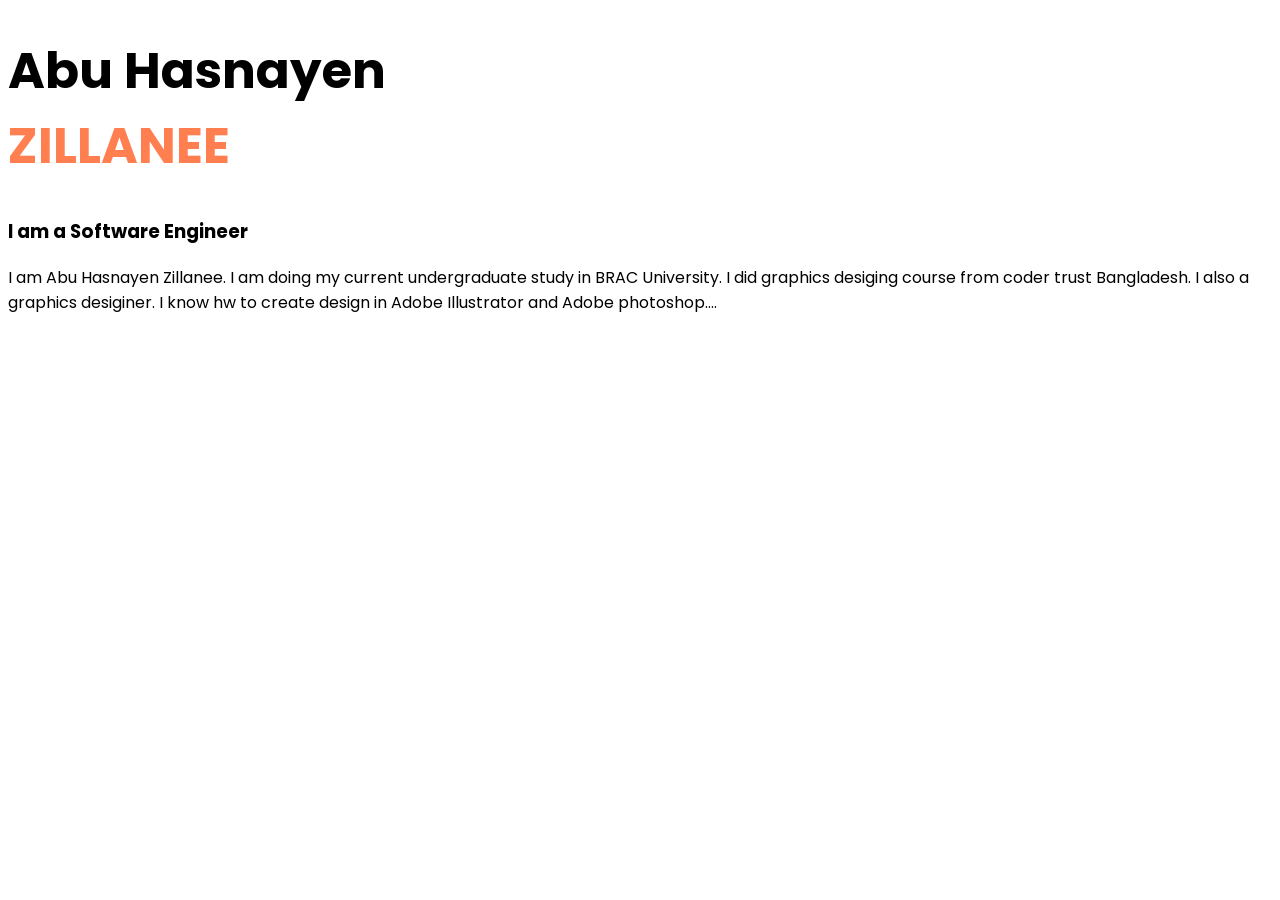
==== web-portfolio_1.html @ ad40652b "1st phase of code" ====
<!DOCTYPE html>
<html lang="en">
<head>
    <meta charset="UTF-8">
    <meta http-equiv="X-UA-Compatible" content="IE=edge">
    <meta name="viewport" content="width=device-width, initial-scale=1.0">
    <title>Document</title>
    <link rel="preconnect" href="https://fonts.googleapis.com">
    <link rel="preconnect" href="https://fonts.gstatic.com" crossorigin>
    <link href="https://fonts.googleapis.com/css2?family=Poppins:wght@600&display=swap" rel="stylesheet">
    <link rel="stylesheet" href="design.css">
    
</head>
<body>
    <h1>Abu Hasnayen <br><span class="orange-color">ZILLANEE</span></h1>
    <h3>I am a Software Engineer</h3>
    <p>I am Abu Hasnayen Zillanee. I am doing my current undergraduate study in BRAC University. I did graphics desiging course from coder trust Bangladesh. I also a graphics desiginer. I know hw to create design in Adobe Illustrator and Adobe photoshop....</p>

    

</body>
</html>
---- design.css ----
body{
    font-family: 'Poppins', sans-serif;
}
h1{
    font-size: 50px;
    
}
.orange-color{
    color: coral;
}
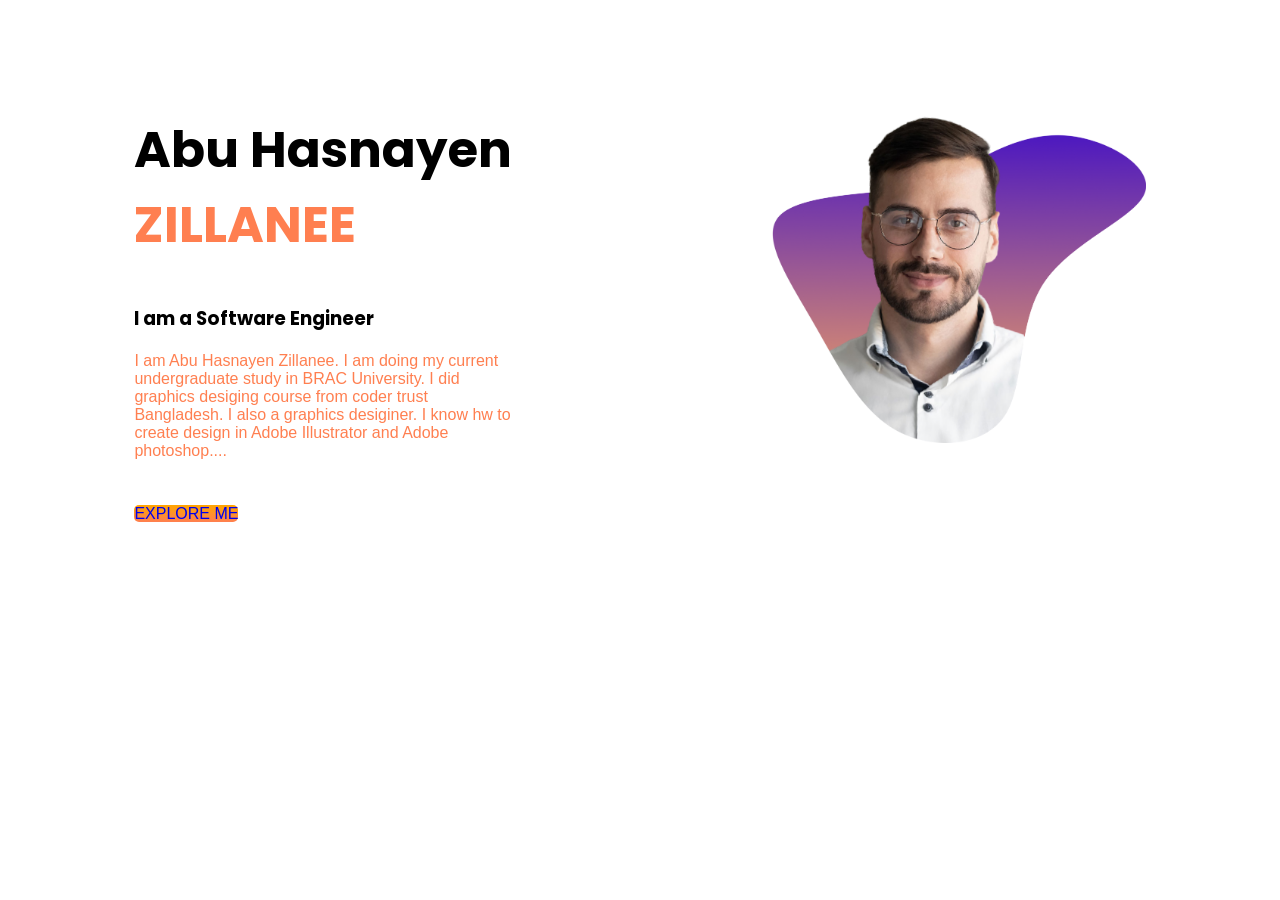
==== commit c1271a7f: "added picture and button" ====
--- a/web-portfolio_1.html
+++ b/web-portfolio_1.html
@@ -1,5 +1,6 @@
 <!DOCTYPE html>
 <html lang="en">
+
 <head>
     <meta charset="UTF-8">
     <meta http-equiv="X-UA-Compatible" content="IE=edge">
@@ -9,14 +10,26 @@
     <link rel="preconnect" href="https://fonts.gstatic.com" crossorigin>
     <link href="https://fonts.googleapis.com/css2?family=Poppins:wght@600&display=swap" rel="stylesheet">
     <link rel="stylesheet" href="design.css">
-    
+
 </head>
+
 <body>
-    <h1>Abu Hasnayen <br><span class="orange-color">ZILLANEE</span></h1>
-    <h3>I am a Software Engineer</h3>
-    <p>I am Abu Hasnayen Zillanee. I am doing my current undergraduate study in BRAC University. I did graphics desiging course from coder trust Bangladesh. I also a graphics desiginer. I know hw to create design in Adobe Illustrator and Adobe photoshop....</p>
+    <section>
+        <div class="prothom">
+            <h1>Abu Hasnayen <br><span class="orange-color">ZILLANEE</span></h1>
+            <h3>I am a Software Engineer</h3>
+            <p>I am Abu Hasnayen Zillanee. I am doing my current undergraduate study in BRAC University. I did graphics
+                desiging course from coder trust Bangladesh. I also a graphics desiginer. I know hw to create design in
+                Adobe Illustrator and Adobe photoshop....</p>
+            <br><a class="link-button" target="_blank"
+                href="https://www.linkedin.com/in/abu-hasnayen-zillanee-7543a11a5/">EXPLORE ME</a>
+        </div>
+        <div class="prothom">
+            <img src="images/person/person-5.png" alt="">
+        </div>
+    </section>
 
-    
 
 </body>
+
 </html>
--- a/design.css
+++ b/design.css
@@ -8,3 +8,28 @@
 .orange-color{
     color: coral;
 }
+section{
+    display: flex;
+}
+.prothom{
+    width: 50%;
+    padding-left: 10%;
+    padding-right: 10%;
+    padding-top: 5%;
+}
+
+.prothom img{
+    width: 100%;
+    
+}
+.link-button{
+    text-decoration: none;
+    background-image: linear-gradient(orange,coral) ;
+    padding:s 10px 40px;
+    border-radius: 5px; 
+    font-weight: 500;
+}
+p{  
+    color: coral;
+    font-weight: 50;
+}
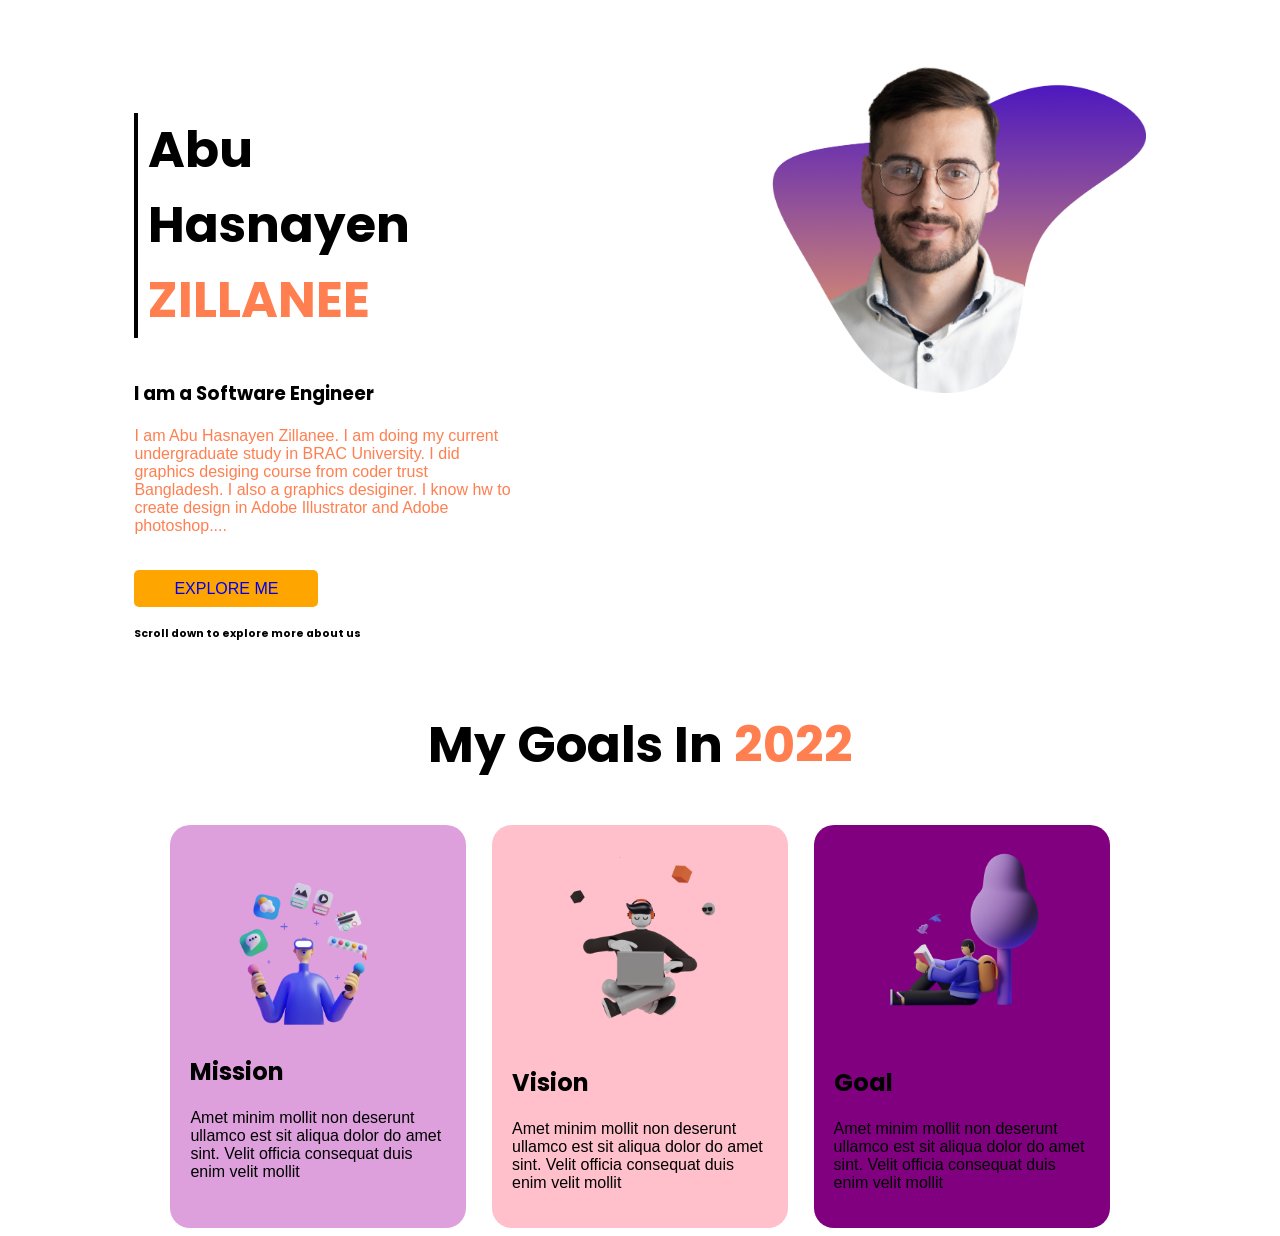
==== commit 8f32ece1: "New section added" ====
--- a/web-portfolio_1.html
+++ b/web-portfolio_1.html
@@ -16,16 +16,59 @@
 <body>
     <section>
         <div class="prothom">
-            <h1>Abu Hasnayen <br><span class="orange-color">ZILLANEE</span></h1>
+            <div class="title-container">
+                <h1>Abu Hasnayen <br><span class="orange-color">ZILLANEE</span></h1>
+            </div>
             <h3>I am a Software Engineer</h3>
             <p>I am Abu Hasnayen Zillanee. I am doing my current undergraduate study in BRAC University. I did graphics
                 desiging course from coder trust Bangladesh. I also a graphics desiginer. I know hw to create design in
                 Adobe Illustrator and Adobe photoshop....</p>
             <br><a class="link-button" target="_blank"
                 href="https://www.linkedin.com/in/abu-hasnayen-zillanee-7543a11a5/">EXPLORE ME</a>
+            <h6>Scroll down to explore more about us</h6>
         </div>
         <div class="prothom">
             <img src="images/person/person-5.png" alt="">
+        </div>
+    </section>
+    <section>
+        <div class="section2-container">
+            <h1>My Goals In <span class="orange-color">2022</span></h1>
+            <div class="card-container">
+                <div class="mission-container">
+                    <div class="card-image-container">
+                        <img src="images/illustrators/illustrator-1.png" alt="">
+                    </div>
+
+                    <h2>Mission</h2>
+                    <p>Amet minim mollit non deserunt
+                        ullamco est sit aliqua dolor do amet
+                        sint. Velit officia consequat duis enim
+                        velit mollit</p>
+                </div>
+                <div class="vision-container">
+                    <div class="card-image-container">
+                        <img src="images/illustrators/illustrator-2.png" alt="">
+                    </div>
+
+                    <h2>Vision</h2>
+                    <p>Amet minim mollit non deserunt
+                        ullamco est sit aliqua dolor do amet
+                        sint. Velit officia consequat duis enim
+                        velit mollit</p>
+                </div>
+                <div class="goal-container">
+                    <div class="card-image-container">
+                        <img src="images/illustrators/illustrator-3.png" alt="">
+                    </div>
+
+                    <h2>Goal</h2>
+                    <p>Amet minim mollit non deserunt
+                        ullamco est sit aliqua dolor do amet
+                        sint. Velit officia consequat duis enim
+                        velit mollit</p>
+                </div>
+            </div>
         </div>
     </section>
 
--- a/design.css
+++ b/design.css
@@ -3,7 +3,12 @@
 }
 h1{
     font-size: 50px;
+     
     
+}
+.title-container {
+    border-left: 4px solid black ;
+    padding-left: 10px;
 }
 .orange-color{
     color: coral;
@@ -20,16 +25,70 @@
 
 .prothom img{
     width: 100%;
+    margin-top: -50px;
     
 }
 .link-button{
     text-decoration: none;
-    background-image: linear-gradient(orange,coral) ;
-    padding:s 10px 40px;
+    background: orange ;
+    padding:10px 40px;
     border-radius: 5px; 
     font-weight: 500;
+    transition: 1s;
+}
+.link-button:hover {
+    background: yellow;
+}
+.link-button:active {
+    background-color: coral;
 }
 p{  
     color: coral;
     font-weight: 50;
-}+}
+.section2-container {
+    display: flex;
+    flex-direction: column;
+    align-items: center;
+    width: 100%;
+
+}
+.card-container {
+    display: flex;
+    flex-direction: row;
+    justify-content: center;
+   
+}
+.vision-container {
+    background: pink;
+    
+}
+.mission-container {
+    background: plum;
+    
+}
+.goal-container {
+    background: purple;
+    
+}
+.card-container > :not(:first-child) {
+    margin-left: 2vw;
+}
+.card-container > * {
+    width: 20vw;
+    padding: 20px;
+    border-radius: 20px;
+    
+}
+.card-container img {
+    width: 200px;
+    
+}
+.card-container p {
+    color: black;
+}
+.card-image-container {
+    display: flex;
+    flex-direction: row;
+    justify-content: center;
+}
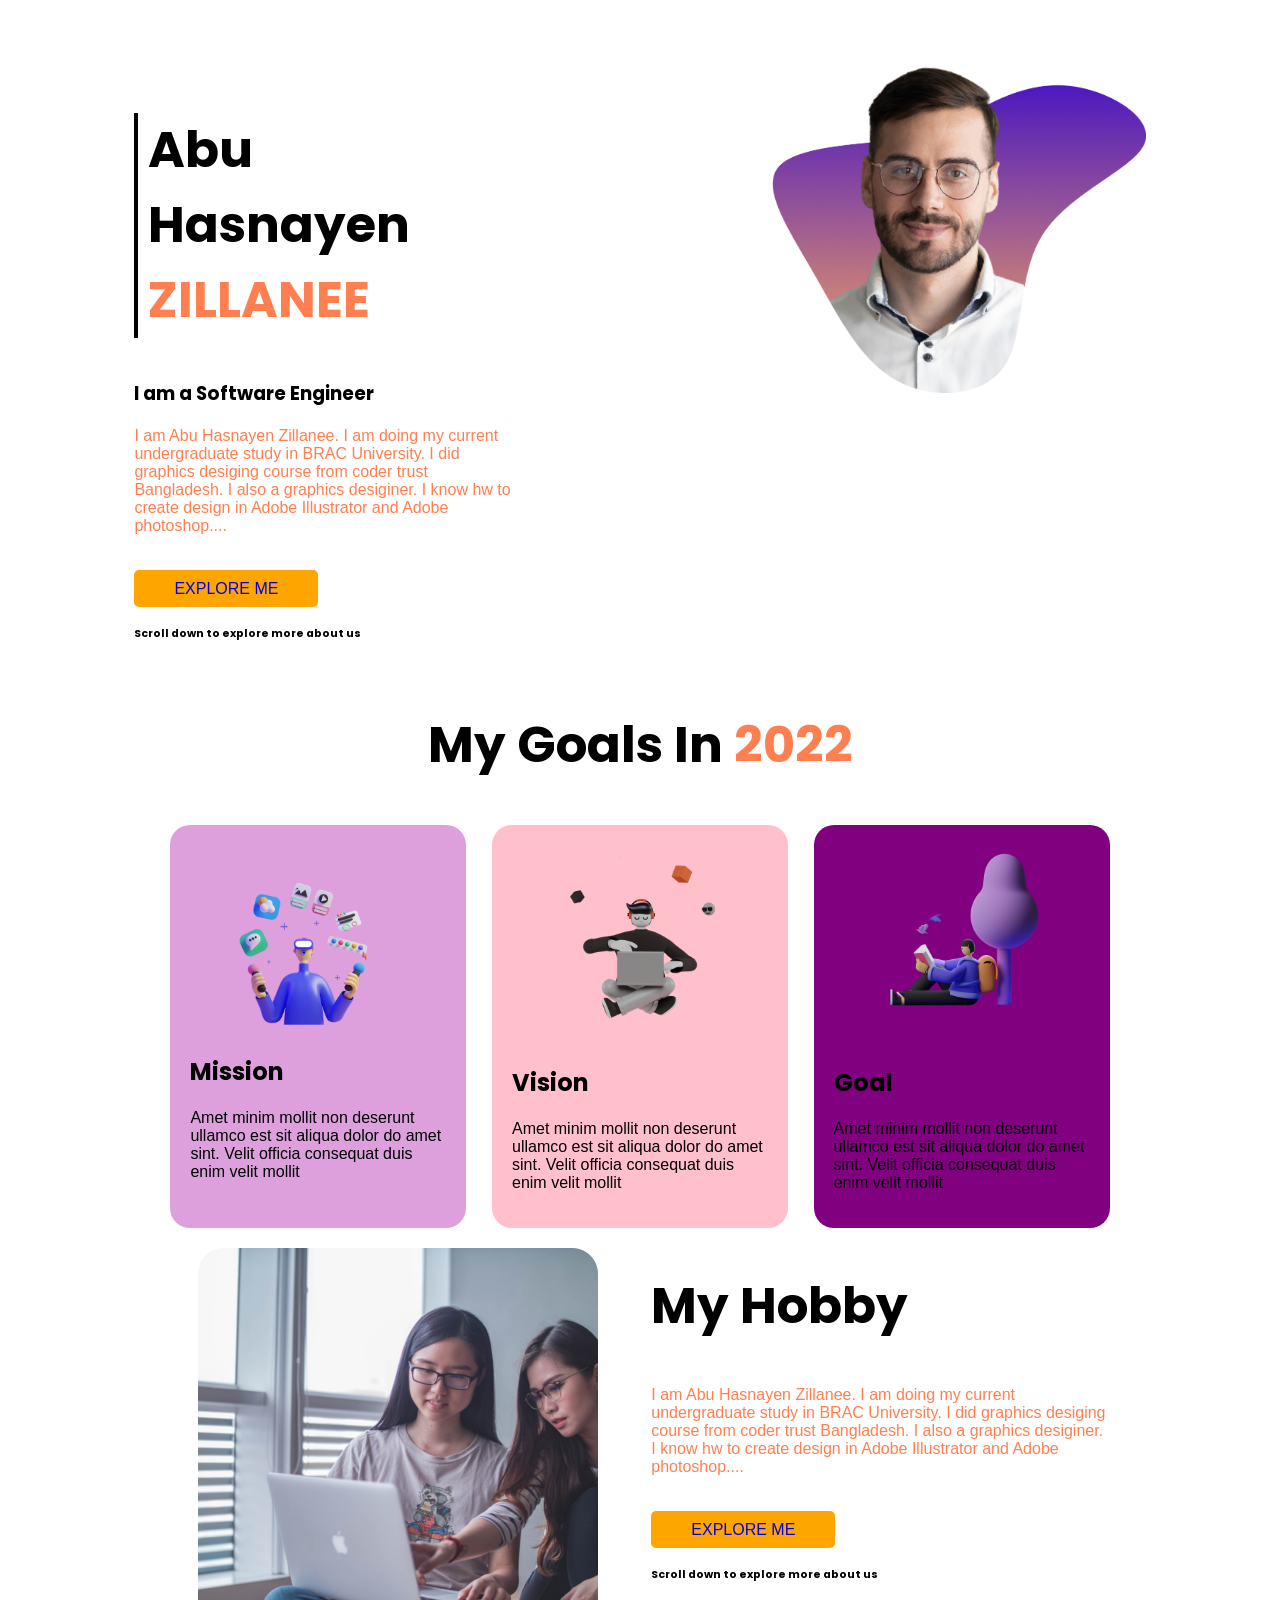
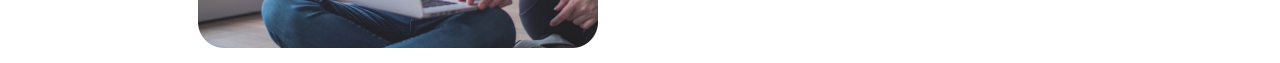
==== commit 686182d3: "New section added" ====
--- a/web-portfolio_1.html
+++ b/web-portfolio_1.html
@@ -71,6 +71,27 @@
             </div>
         </div>
     </section>
+    <section>
+        <div class="section3-container">
+            <div class="ditio">
+                <img src="images/pictures/coding.png" alt="">
+            </div>
+            <div class="segment3-1-1">
+                <h1>My Hobby</h1>
+
+                <p>I am Abu Hasnayen Zillanee. I am doing my current undergraduate study in BRAC University. I did
+                    graphics
+                    desiging course from coder trust Bangladesh. I also a graphics desiginer. I know hw to create design
+                    in
+                    Adobe Illustrator and Adobe photoshop....</p>
+                <br><a class="link-button" target="_blank"
+                    href="https://www.linkedin.com/in/abu-hasnayen-zillanee-7543a11a5/">EXPLORE ME</a>
+                <h6>Scroll down to explore more about us</h6>
+            </div>
+        </div>
+
+        </div>
+    </section>
 
 
 </body>
--- a/design.css
+++ b/design.css
@@ -92,3 +92,18 @@
     flex-direction: row;
     justify-content: center;
 }
+.section3-container {
+    padding-left: 15%;
+    display: flex;
+    flex-direction: row;
+
+}
+.ditio img{
+    width: 400px;
+    padding-top: 20px;
+}
+.segment3-1-1 {
+   padding-left: 5%;  
+   padding-right: 15%;
+}
+
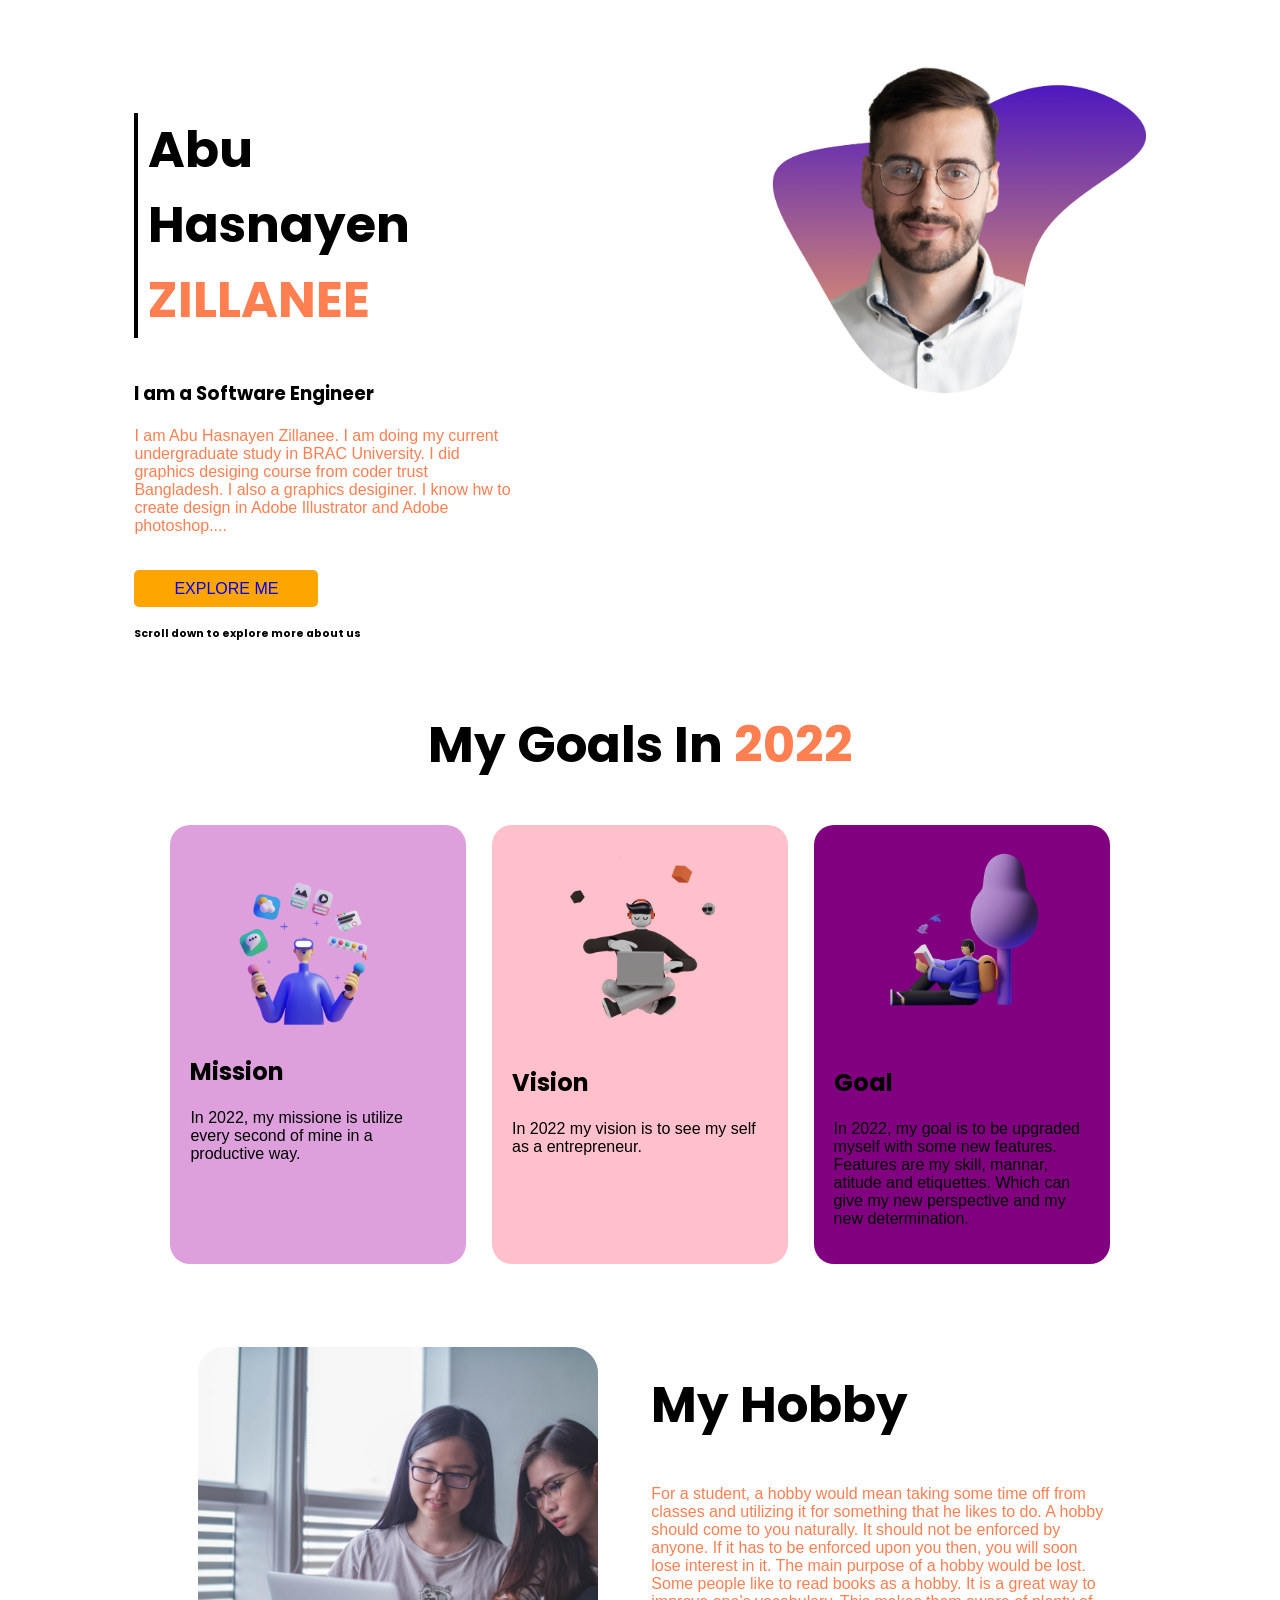
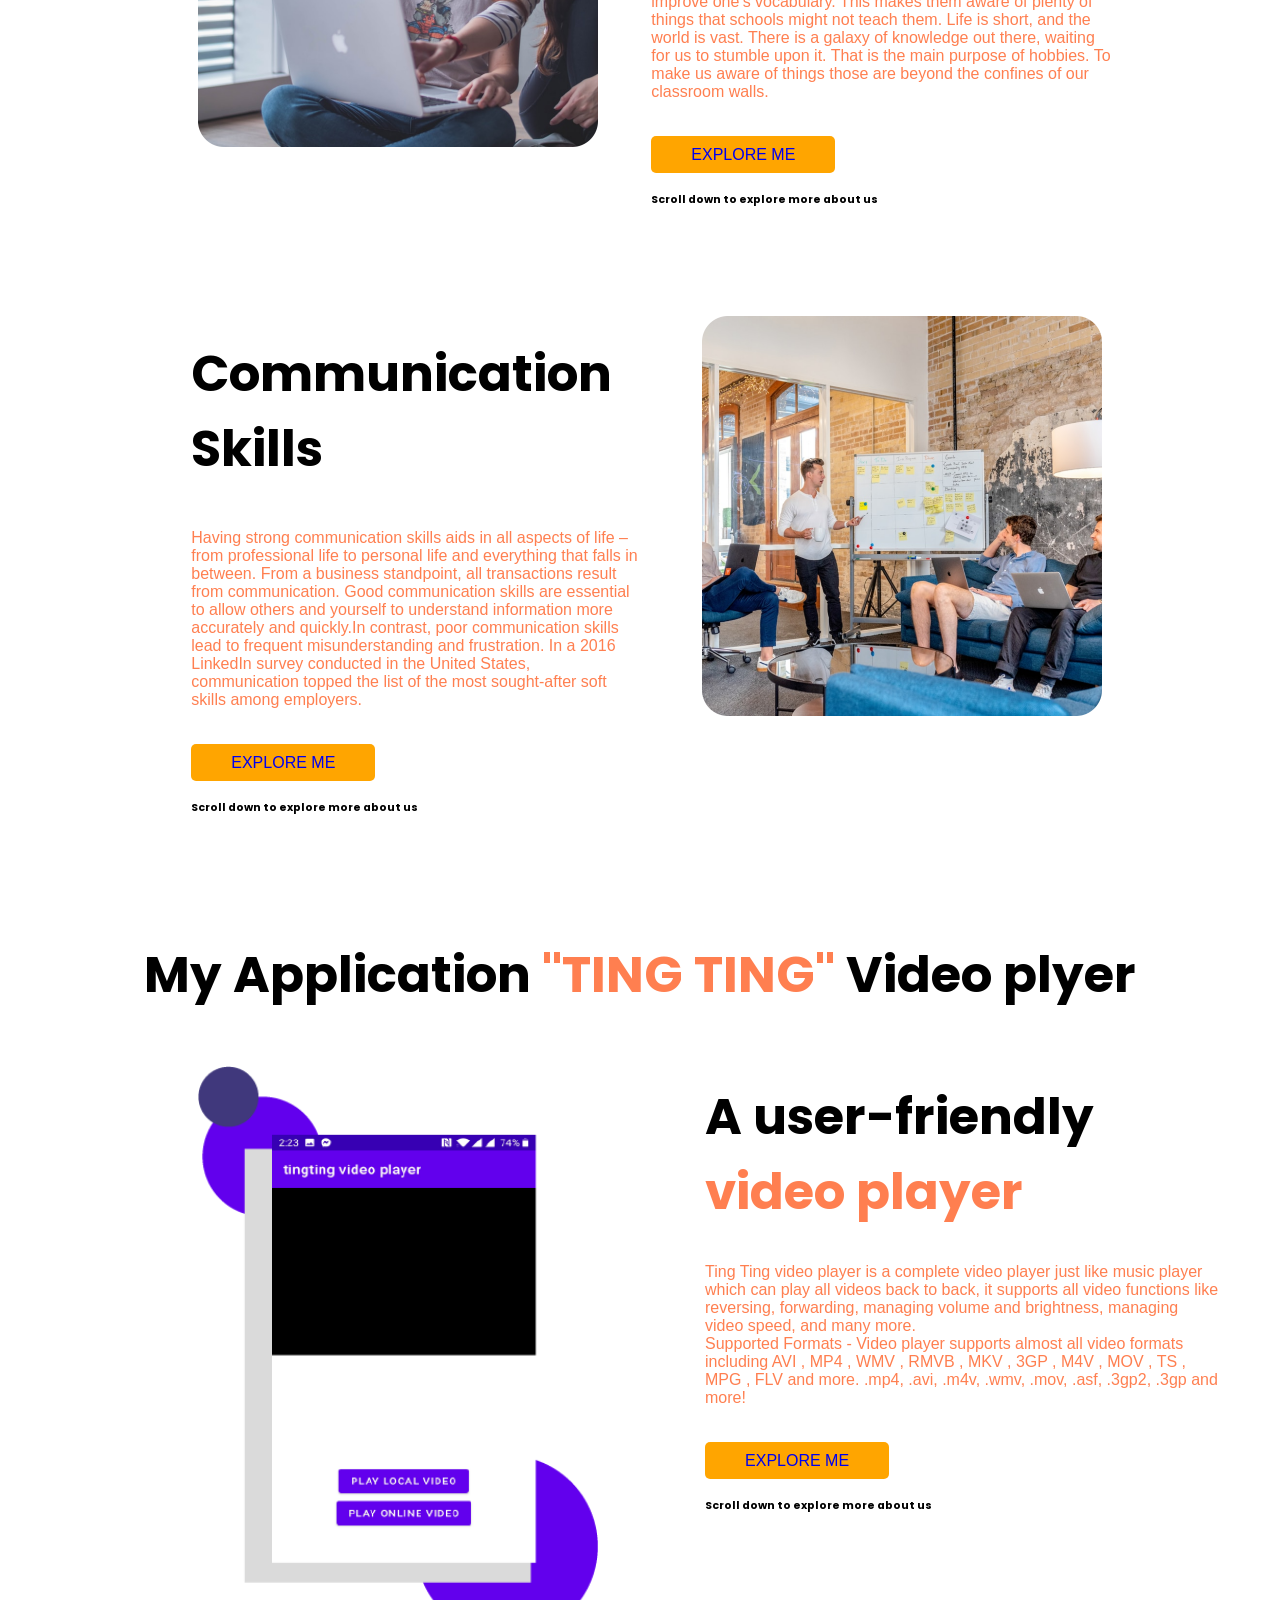
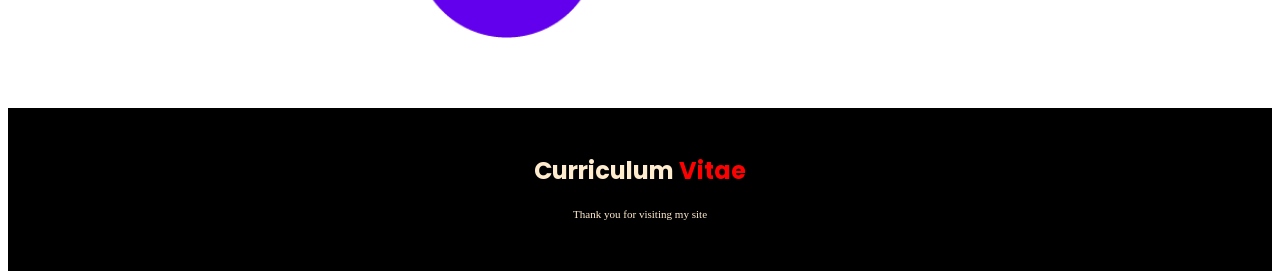
==== commit 7bdbd60d: "Adding new feature and complete my task" ====
--- a/web-portfolio_1.html
+++ b/web-portfolio_1.html
@@ -41,10 +41,7 @@
                     </div>
 
                     <h2>Mission</h2>
-                    <p>Amet minim mollit non deserunt
-                        ullamco est sit aliqua dolor do amet
-                        sint. Velit officia consequat duis enim
-                        velit mollit</p>
+                    <p>In 2022, my missione is utilize every second of mine in a productive way.</p>
                 </div>
                 <div class="vision-container">
                     <div class="card-image-container">
@@ -52,10 +49,7 @@
                     </div>
 
                     <h2>Vision</h2>
-                    <p>Amet minim mollit non deserunt
-                        ullamco est sit aliqua dolor do amet
-                        sint. Velit officia consequat duis enim
-                        velit mollit</p>
+                    <p>In 2022 my vision is to see my self as a entrepreneur.</p>
                 </div>
                 <div class="goal-container">
                     <div class="card-image-container">
@@ -63,10 +57,8 @@
                     </div>
 
                     <h2>Goal</h2>
-                    <p>Amet minim mollit non deserunt
-                        ullamco est sit aliqua dolor do amet
-                        sint. Velit officia consequat duis enim
-                        velit mollit</p>
+                    <p>In 2022, my goal is to be upgraded myself with some new features. Features are my skill, mannar,
+                        atitude and etiquettes. Which can give my new perspective and my new determination. </p>
                 </div>
             </div>
         </div>
@@ -79,11 +71,14 @@
             <div class="segment3-1-1">
                 <h1>My Hobby</h1>
 
-                <p>I am Abu Hasnayen Zillanee. I am doing my current undergraduate study in BRAC University. I did
-                    graphics
-                    desiging course from coder trust Bangladesh. I also a graphics desiginer. I know hw to create design
-                    in
-                    Adobe Illustrator and Adobe photoshop....</p>
+                <p>For a student, a hobby would mean taking some time off from classes and utilizing it for something
+                    that he likes to do. A hobby should come to you naturally. It should not be enforced by anyone. If
+                    it has to be enforced upon you then, you will soon lose interest in it. The main purpose of a hobby
+                    would be lost. Some people like to read books as a hobby. It is a great way to improve one’s
+                    vocabulary. This makes them aware of plenty of things that schools might not teach them. Life is
+                    short, and the world is vast. There is a galaxy of knowledge out there, waiting for us to stumble
+                    upon it. That is the main purpose of hobbies. To make us aware of things those are beyond the
+                    confines of our classroom walls.</p>
                 <br><a class="link-button" target="_blank"
                     href="https://www.linkedin.com/in/abu-hasnayen-zillanee-7543a11a5/">EXPLORE ME</a>
                 <h6>Scroll down to explore more about us</h6>
@@ -92,6 +87,60 @@
 
         </div>
     </section>
+    <section>
+        <div class="section4-container">
+
+            <div class="segment4-1-1">
+                <h1>Communication Skills</h1>
+
+                <p>Having strong communication skills aids in all aspects of life – from professional life to personal
+                    life and everything that falls in between. From a business standpoint, all transactions result from
+                    communication. Good communication skills are essential to allow others and yourself to understand
+                    information more accurately and quickly.In contrast, poor communication skills lead to frequent
+                    misunderstanding and frustration. In a 2016 LinkedIn survey conducted in the United States,
+                    communication topped the list of the most sought-after soft skills among employers.</p>
+                <br><a class="link-button" target="_blank"
+                    href="https://www.linkedin.com/in/abu-hasnayen-zillanee-7543a11a5/">EXPLORE ME</a>
+                <h6>Scroll down to explore more about us</h6>
+            </div>
+            <div class="tritio">
+                <img src="images/pictures/project.png" alt="">
+            </div>
+        </div>
+
+        </div>
+    </section>
+    <div class="heading">
+        <h1>My Application <span class="orange-color">"TING TING"</span> Video plyer</h1>
+    </div>
+    <div class="section5-container">
+        <div class="fourth">
+            <img src="images/pictures/tingting.png" alt="">
+        </div>
+        <div class="segment5-1-1">
+            <h1>A user-friendly <br><span class="orange-color">video player</span></h1>
+
+            <p>Ting Ting video player is a complete video player just like music player which can play all videos back
+                to back, it supports all video functions like reversing, forwarding, managing volume and brightness,
+                managing video speed, and many more. <br>Supported Formats - Video player supports almost all video
+                formats including AVI , MP4 , WMV , RMVB , MKV , 3GP , M4V , MOV , TS , MPG , FLV and more. .mp4, .avi,
+                .m4v, .wmv, .mov, .asf, .3gp2, .3gp and more!</p>
+            <br><a class="link-button" target="_blank"
+                href="https://www.linkedin.com/in/abu-hasnayen-zillanee-7543a11a5/">EXPLORE ME</a>
+            <h6>Scroll down to explore more about us</h6>
+        </div>
+    </div>
+
+    </div>
+    <footer class="footer">
+        <div class="end">
+            <h2>Curriculum <span class="red-color">Vitae</span></h2>
+            <small>
+                <h5>Thank you for visiting my site</h5>
+            </small>
+
+        </div>
+    </footer>
 
 
 </body>
--- a/design.css
+++ b/design.css
@@ -96,6 +96,7 @@
     padding-left: 15%;
     display: flex;
     flex-direction: row;
+    margin-top: 5%;
 
 }
 .ditio img{
@@ -106,4 +107,76 @@
    padding-left: 5%;  
    padding-right: 15%;
 }
-
+.section4-container {
+    padding-left: 5%;
+    display: flex;
+    flex-direction: row;
+    margin-top: 5%;
+}
+.tritio img{
+    width: 400px;
+    padding-top: 20px;
+    padding-right: 0%;
+    margin-right: 170px;
+    
+}
+.segment4-1-1 {
+   padding-left: 10%;
+   padding-right: 10%;  
+   padding-inline-end: 5%;
+  
+}
+{
+    margin: 0;
+    padding: 0;
+    box-sizing: border-box;
+}
+.red-color{
+    color: red;
+}
+h5{
+    font-family: cursive;
+    font-weight: 20;
+   
+}
+footer{
+    display: flex;
+    flex-direction: row;
+    justify-content: center;
+    background-color: black;
+    box-sizing: border-box;
+    widows: 100%;
+    padding-top: 2%;
+    margin-top: 5%;
+}
+.end {
+    color: blanchedalmond;
+    margin-bottom: 2rem;
+    text-align: center;
+}
+.section5-container {
+    padding-left: 15%;
+    display: flex;
+    flex-direction: row;
+    
+}
+.fourth img{
+    width: 400px;
+    padding-top: 20px;
+    padding-right: 10%;
+    
+    
+}
+.segment5-1-1 {
+   padding-left: 10%;
+   padding-right: 10%;  
+   padding-inline-end: 5%;
+  
+}
+.heading {
+    display: flex;
+    flex-direction: column;
+    align-items: center;
+    width: 100%;
+    margin-top: 5%;
+}
